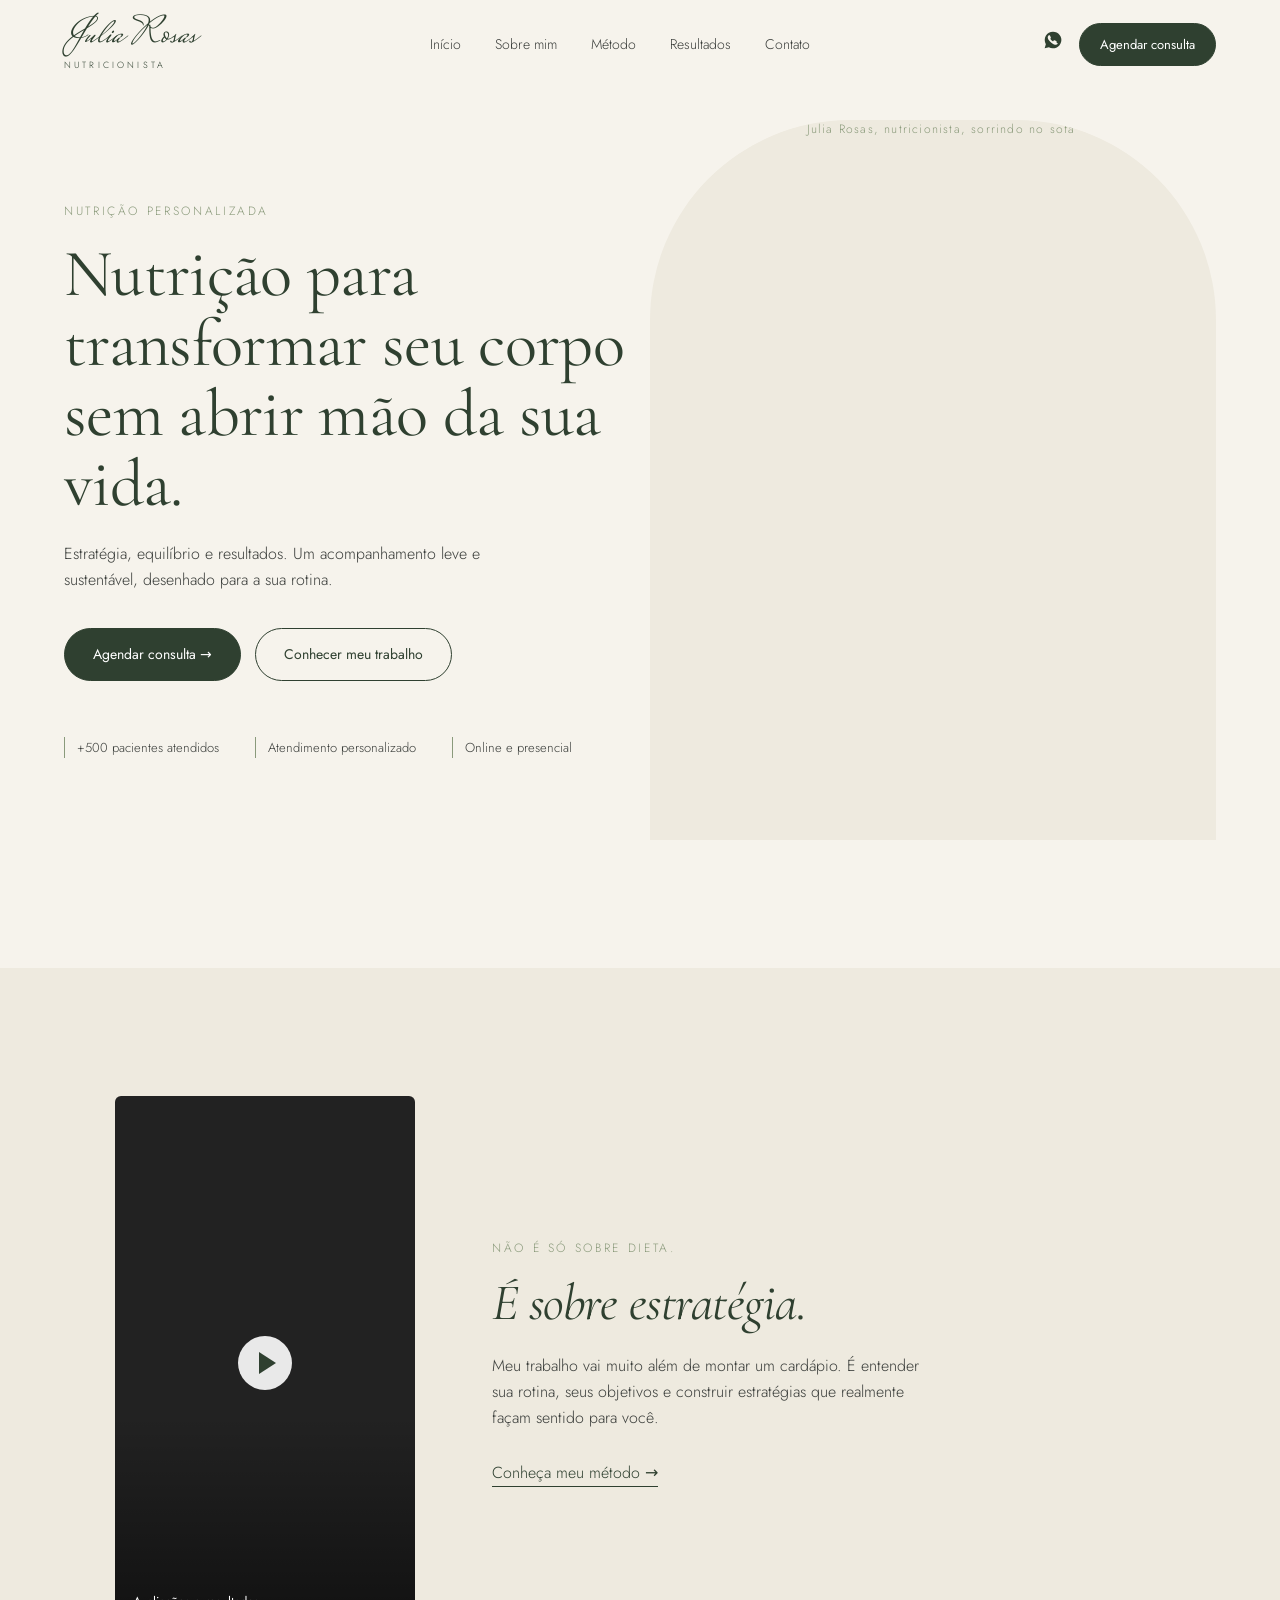
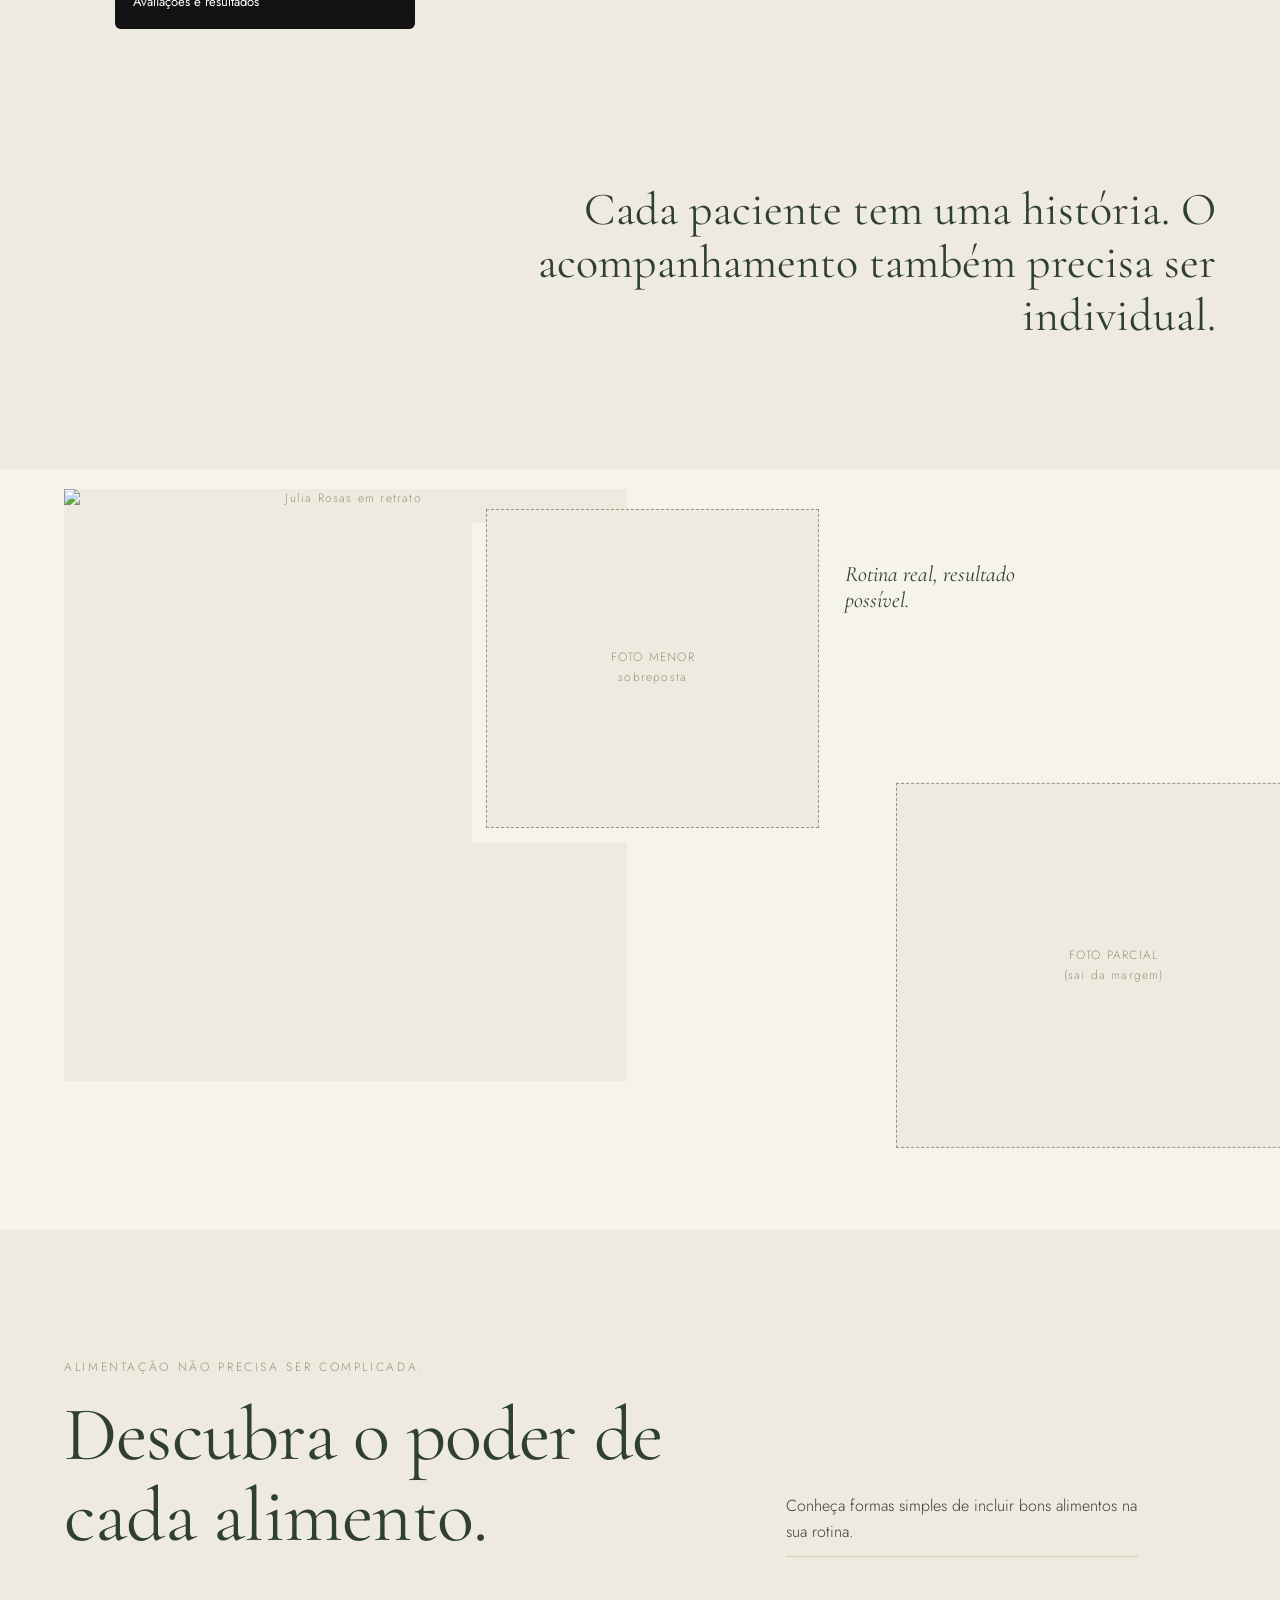
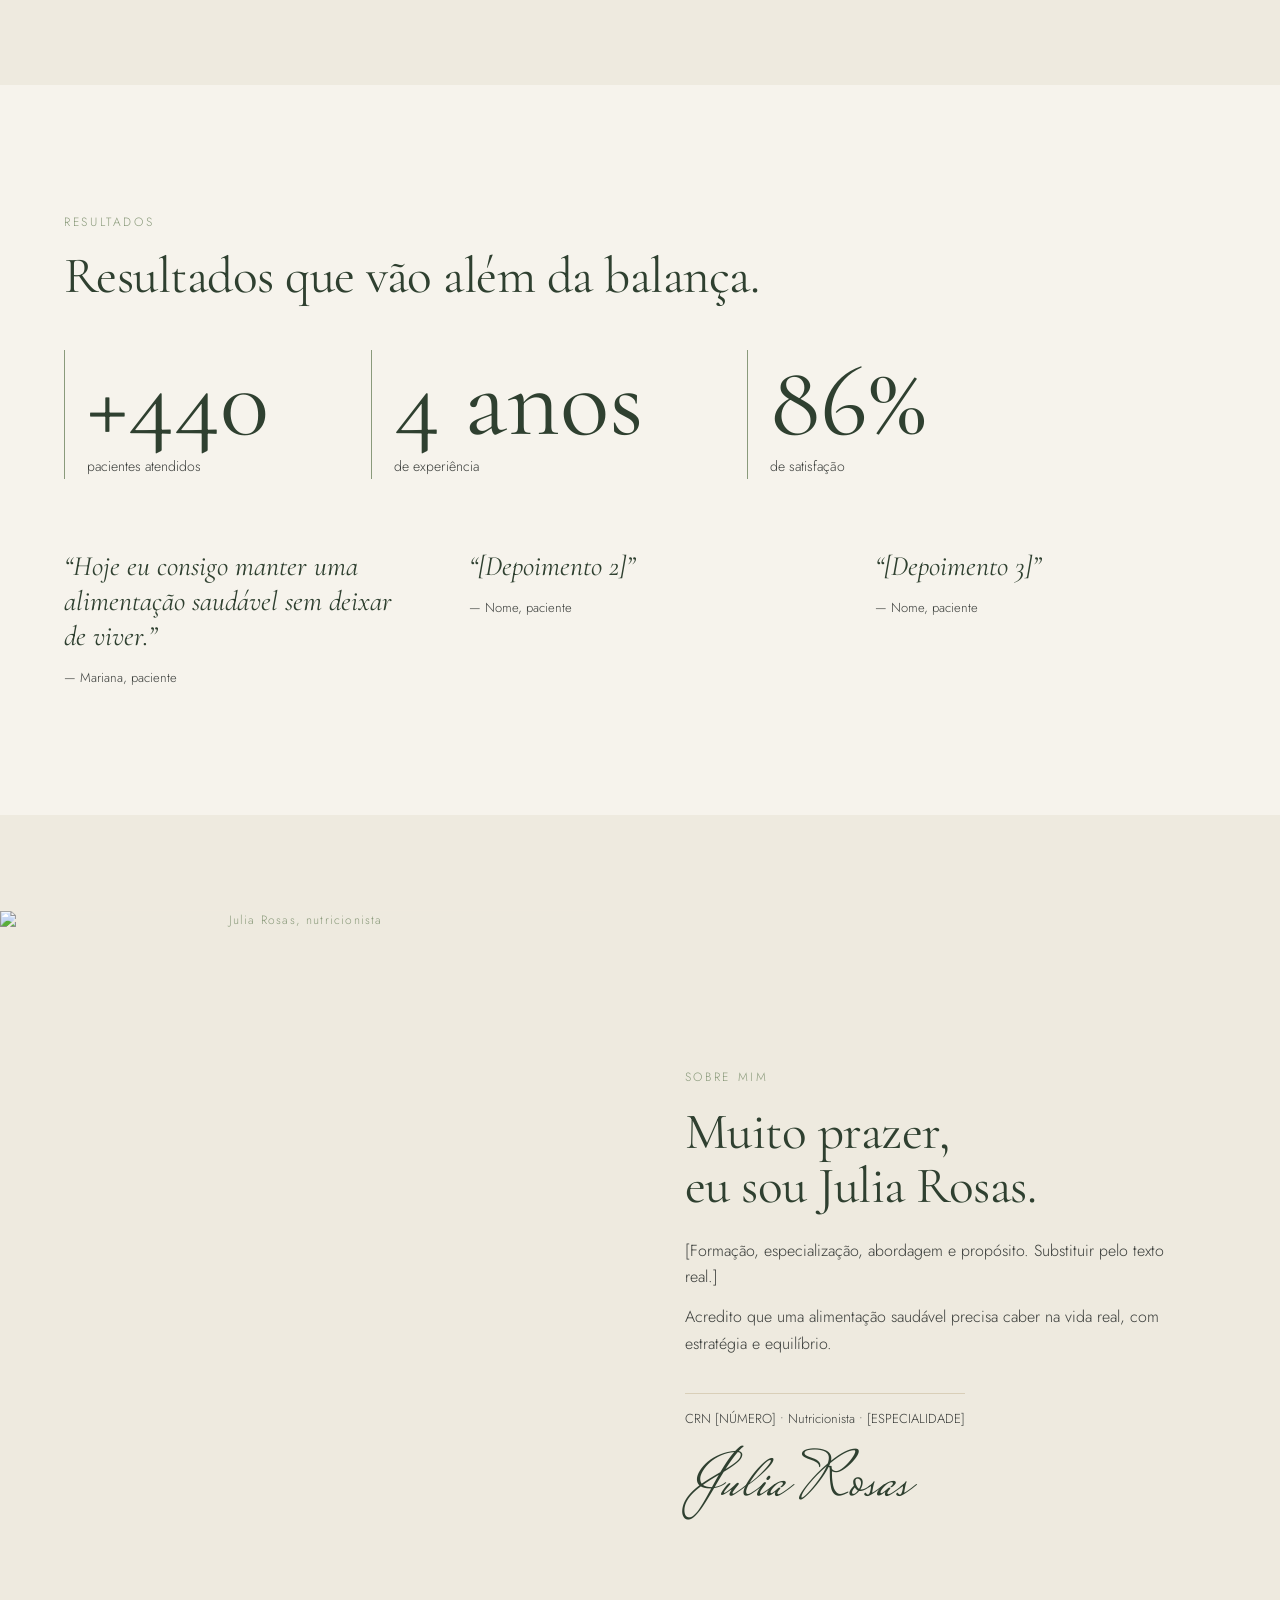
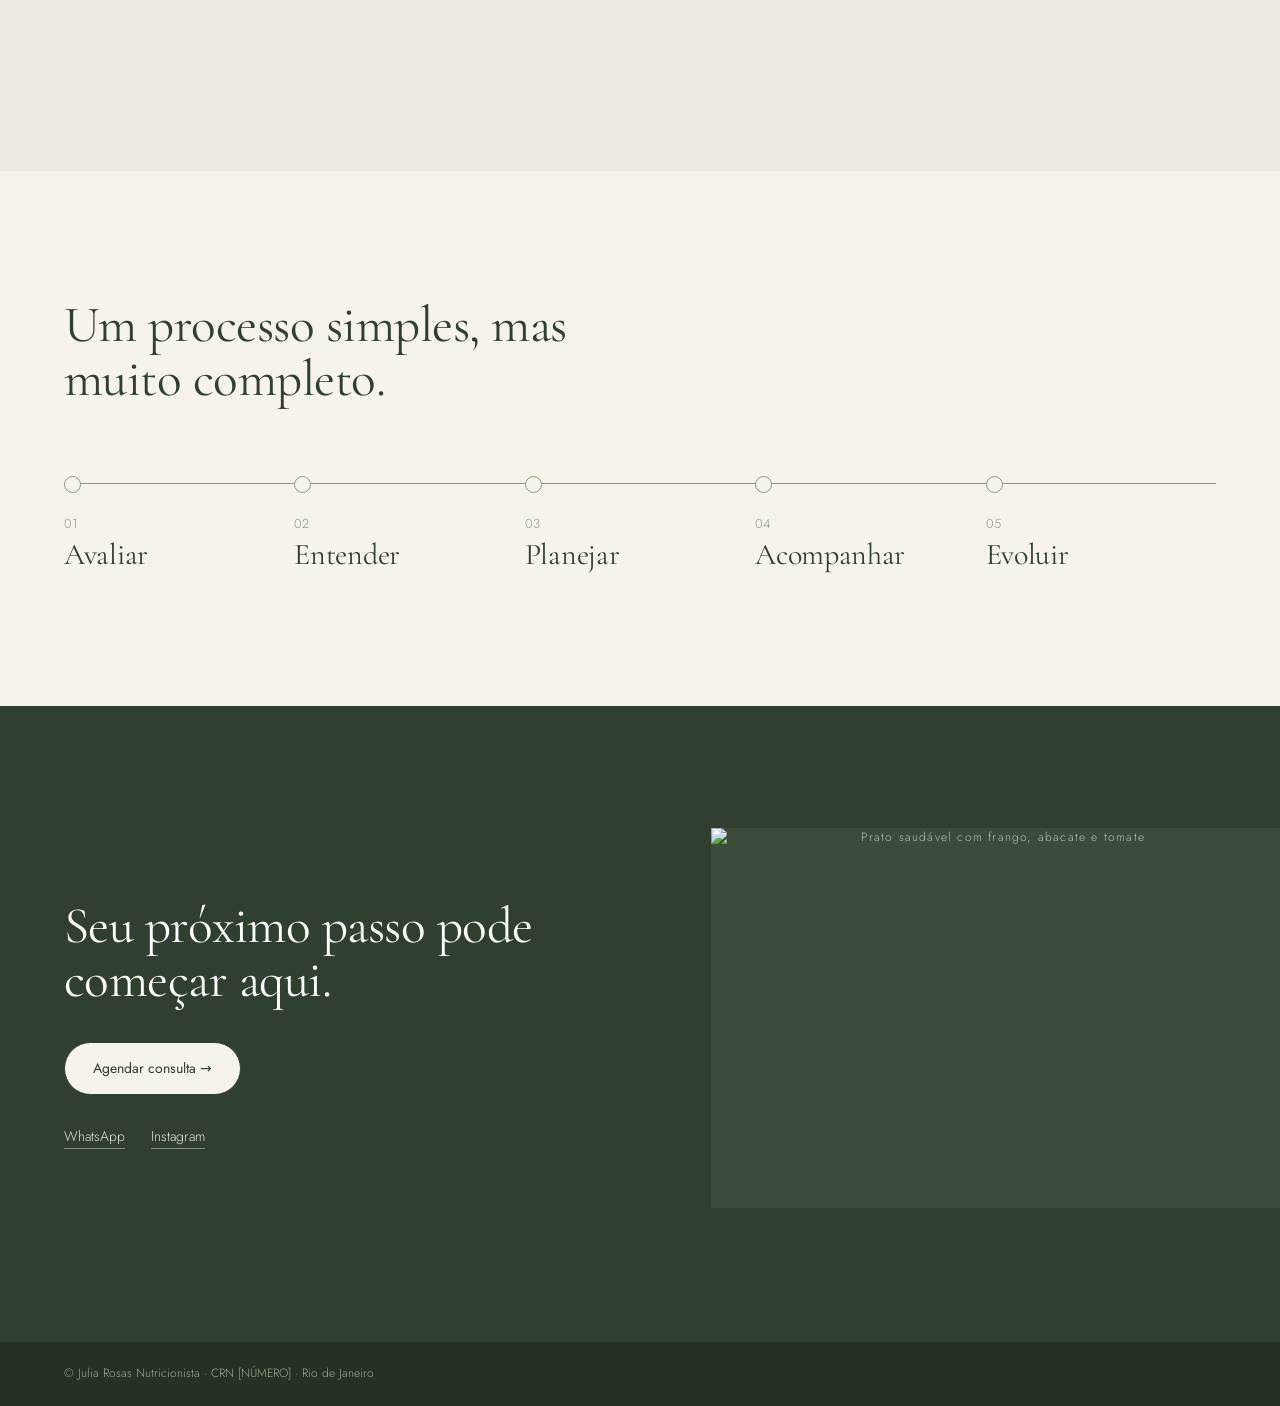
==== index.html @ e1ed7d02 "Add files via upload upload arquivos do site" ====
<!DOCTYPE html>
<html lang="pt-BR"><head><meta charset="utf-8">
<meta name="viewport" content="width=device-width, initial-scale=1, viewport-fit=cover">
<title>Julia Rosas | Nutricionista</title>
<meta name="description" content="Nutrição para transformar seu corpo sem abrir mão da sua vida. Estratégia, equilíbrio e resultados. Rio de Janeiro.">
<link rel="preconnect" href="https://fonts.googleapis.com"><link rel="preconnect" href="https://fonts.gstatic.com" crossorigin>
<link href="https://fonts.googleapis.com/css2?family=Cormorant+Garamond:wght@400;500&family=Jost:wght@300;400;500&family=Mrs+Saint+Delafield&display=swap" rel="stylesheet">
<link rel="stylesheet" href="style.css"></head><body>
<header id="hd"><a class="logo" href="#inicio">Julia Rosas<small>Nutricionista</small></a>
<nav aria-label="Principal"><a href="#inicio">Início</a><a href="#sobre">Sobre mim</a><a href="#metodo">Método</a><a href="#resultados">Resultados</a><a href="#contato">Contato</a></nav>
<div class="hr"><a href="https://wa.me/" aria-label="WhatsApp"><svg class="wa" viewBox="0 0 24 24"><path d="M12 2a10 10 0 0 0-8.6 15L2 22l5.1-1.3A10 10 0 1 0 12 2Zm5.8 14.2c-.2.7-1.4 1.3-2 1.4-.5.1-1.2.1-3.7-.9-3.1-1.3-5-4.4-5.2-4.6-.1-.2-1.2-1.600-1.200-3s.7-2.100 1-2.400c.2-.3.5-.3.7-.3h.5c.2 0 .4 0 .6.5l.9 2.200c.1.200.1.400 0 .6l-.4.6c-.2.200-.3.300-.1.600.7 1.100 1.500 2 2.700 2.600.3.200.5.100.7-.1l.8-1c.2-.3.4-.2.700-.1l2 1c.3.100.5.200.5.400.1.200.1.800-.1 1.400Z"/></svg></a><a class="btn" href="#contato">Agendar consulta</a></div></header>

<main>
<section id="inicio">
<div><span class="sm">Nutrição personalizada</span>
<h1>Nutrição para transformar seu corpo sem abrir mão da sua vida.</h1>
<p>Estratégia, equilíbrio e resultados. Um acompanhamento leve e sustentável, desenhado para a sua rotina.</p>
<div class="btns"><a class="btn" href="#contato">Agendar consulta →</a><a class="btn o" href="#metodo">Conhecer meu trabalho</a></div>
<div class="ind"><span>+500 pacientes atendidos</span><span>Atendimento personalizado</span><span>Online e presencial</span></div></div>
<div style="position:relative"><div class="ph hero-ph has" id="foto-hero"><img src="assets/hero.webp" alt="Julia Rosas, nutricionista, sorrindo no sofá" style="object-position:68% 35%"></div></div>
</section>

<section id="metodo-vid" class="rv">
<div class="vid" id="vid"><video id="v" playsinline preload="metadata" poster="assets/poster.jpg" src="assets/video.mp4"></video><button class="pl" aria-label="Reproduzir vídeo"><b></b>Avaliações e resultados</button></div>
<div><span class="sm">Não é só sobre dieta.</span><h2><em>É sobre estratégia.</em></h2>
<p>Meu trabalho vai muito além de montar um cardápio. É entender sua rotina, seus objetivos e construir estratégias que realmente façam sentido para você.</p>
<a class="lnk" href="#metodo">Conheça meu método →</a></div>
<blockquote>Cada paciente tem uma história. O acompanhamento também precisa ser individual.</blockquote>
</section>

<section class="gal" aria-label="Fotos">
<div class="ph g1 has" data-p="0.04"><img src="assets/galeria-1.webp" alt="Julia Rosas em retrato" loading="lazy" style="object-position:50% 25%"></div>
<div class="ph g2" data-p="-0.06">FOTO MENOR<br>sobreposta</div>
<div class="ph g3" data-p="0.05">FOTO PARCIAL<br>(sai da margem)</div>
<figcaption>Rotina real, resultado possível.</figcaption>
</section>

<section id="alimentos" class="rv"><span class="sm">Alimentação não precisa ser complicada.</span>
<div class="al"><h2>Descubra o poder de cada alimento.</h2><p>Conheça formas simples de incluir bons alimentos na sua rotina.</p></div></section>

<section id="resultados" class="rv">
<span class="sm">Resultados</span>
<h2>Resultados que vão além da balança.</h2>
<!-- EDITE OS NÚMEROS ABAIXO (data-n) -->
<div class="nums"><div><b data-n="500" data-pre="+">0</b><span>pacientes atendidos</span></div><div><b data-n="5" data-suf=" anos">0</b><span>de experiência</span></div><div><b data-n="98" data-suf="%">0</b><span>de satisfação</span></div></div>
<!-- EDITE OS DEPOIMENTOS -->
<div class="dep"><div><p>“Hoje eu consigo manter uma alimentação saudável sem deixar de viver.”</p><cite>— Mariana, paciente</cite></div><div><p>“[Depoimento 2]”</p><cite>— Nome, paciente</cite></div><div><p>“[Depoimento 3]”</p><cite>— Nome, paciente</cite></div></div>
</section>

<section id="sobre" class="rv">
<div class="ph sob-ph has" data-p="0.04"><img src="assets/sobre.webp" alt="Julia Rosas, nutricionista" loading="lazy" style="object-position:50% 20%"></div>
<div><span class="sm">Sobre mim</span><h2>Muito prazer,<br>eu sou Julia Rosas.</h2>
<p>[Formação, especialização, abordagem e propósito. Substituir pelo texto real.]</p>
<p>Acredito que uma alimentação saudável precisa caber na vida real, com estratégia e equilíbrio.</p>
<span class="crn">CRN [NÚMERO] • Nutricionista • [ESPECIALIDADE]</span>
<div class="sig" aria-hidden="true">Julia Rosas</div></div>
</section>

<section id="metodo" class="rv">
<h2>Um processo simples, mas muito completo.</h2>
<div class="steps">
<button class="st"><small>01</small><h3>Avaliar</h3><p>Avaliação completa do seu perfil, histórico e exames.</p></button>
<button class="st"><small>02</small><h3>Entender</h3><p>Sua rotina, seus objetivos e suas preferências.</p></button>
<button class="st"><small>03</small><h3>Planejar</h3><p>Estratégia personalizada para a sua realidade.</p></button>
<button class="st"><small>04</small><h3>Acompanhar</h3><p>Suporte contínuo e ajustes sempre que necessário.</p></button>
<button class="st"><small>05</small><h3>Evoluir</h3><p>Mais saúde, bem-estar e autonomia.</p></button>
</div></section>

<section id="contato">
<div><h2>Seu próximo passo pode começar aqui.</h2><a class="btn" href="https://wa.me/">Agendar consulta →</a>
<div class="soc"><a href="https://wa.me/">WhatsApp</a><a href="https://instagram.com/juliarosas.nutri">Instagram</a></div></div>
<div class="ph has" data-p="0.05"><img src="assets/cta-prato.webp" alt="Prato saudável com frango, abacate e tomate" loading="lazy"></div>
</section>
</main>
<footer>© Julia Rosas Nutricionista · CRN [NÚMERO] · Rio de Janeiro</footer>

<script src="script.js" defer></script></body></html>
---- style.css ----
:root{--bg:#f6f3ec;--bg2:#eeeadf;--sage:#8a9a7b;--dk:#2f4030;--tx:#3a3d3a;--beige:#d9cfb8;--serif:'Cormorant Garamond',Georgia,serif;--sans:'Jost',system-ui,sans-serif;--pad:clamp(20px,5vw,72px)}
@media(prefers-color-scheme:dark){:root:not([data-theme=light]){--bg:#f6f3ec}}
*{box-sizing:border-box;margin:0}html{scroll-behavior:smooth;scroll-padding-top:70px}
body{background:var(--bg);color:var(--tx);font:300 16px/1.65 var(--sans);overflow-x:hidden}
h1,h2,h3{font:400 clamp(34px,5.2vw,68px)/1.05 var(--serif);color:var(--dk);letter-spacing:-.01em}
h2{font-size:clamp(30px,4vw,54px)}
a{color:inherit}section{position:relative;padding:clamp(72px,10vw,140px) var(--pad)}
.sm{font-size:12px;letter-spacing:.22em;text-transform:uppercase;color:var(--sage);margin-bottom:18px;display:block}
.btn{display:inline-block;padding:14px 28px;border-radius:40px;background:var(--dk);color:#fff;text-decoration:none;font-weight:400;font-size:14px;border:1px solid var(--dk);transition:background .3s,color .3s}
.btn:hover{background:transparent;color:var(--dk)}.btn.o{background:transparent;color:var(--dk)}.btn.o:hover{background:var(--dk);color:#fff}
.lnk{color:var(--dk);text-decoration:none;border-bottom:1px solid var(--dk);padding-bottom:2px}
/* header */
header{position:fixed;inset:0 0 auto;z-index:50;display:flex;align-items:center;justify-content:space-between;padding:calc(18px + env(safe-area-inset-top,0px)) var(--pad) 18px;transition:background .4s,padding .4s,box-shadow .4s}
header.s{background:rgba(246,243,236,.92);backdrop-filter:blur(8px);padding-top:calc(10px + env(safe-area-inset-top,0px));padding-bottom:10px;box-shadow:0 1px 0 rgba(47,64,48,.1)}
.logo{font:400 38px/1 'Mrs Saint Delafield',cursive;color:var(--dk);text-decoration:none}.logo small{display:block;font:300 9px var(--sans);letter-spacing:.35em;text-transform:uppercase;margin-top:2px}
nav{display:flex;gap:34px}nav a{text-decoration:none;font-size:14px;position:relative}nav a:after{content:"";position:absolute;left:0;bottom:-4px;height:1px;width:0;background:var(--dk);transition:width .3s}nav a:hover:after{width:100%}
.hr{display:flex;align-items:center;gap:16px}.wa{width:20px;height:20px;fill:var(--dk)}.hr .btn{padding:10px 20px;font-size:13px}
@media(max-width:900px){nav{display:none}.hr .btn{padding:9px 16px}}
/* photo slots */
.ph{background:var(--bg2);border:1px dashed var(--sage);display:flex;align-items:center;justify-content:center;text-align:center;color:var(--sage);font-size:12px;letter-spacing:.1em;padding:12px;position:relative;overflow:hidden}
.ph.has{border:0}.ph img{position:absolute;inset:0;width:100%;height:100%;object-fit:cover}.ph.has{border:0;padding:0}
/* hero */
#inicio{min-height:100svh;display:grid;grid-template-columns:1fr 1fr;align-items:center;padding-top:120px;gap:20px}
#inicio h1{margin:0 0 22px;max-width:9em}#inicio p{max-width:30em;margin-bottom:34px}
.btns{display:flex;gap:14px;flex-wrap:wrap}
.ind{display:flex;gap:36px;margin-top:56px;font-size:13px;flex-wrap:wrap}.ind span{border-left:1px solid var(--sage);padding-left:12px}
.hero-ph{height:min(80svh,720px);border-radius:200px 200px 0 0}
@media(max-width:800px){#inicio{grid-template-columns:1fr;padding-top:110px}.hero-ph{height:56svh;order:-1;margin-top:10px}.ind{gap:18px}}
/* reels */
#metodo-vid{display:grid;grid-template-columns:auto 1fr;gap:clamp(30px,6vw,96px);align-items:center;background:var(--bg2)}
.vid{width:min(300px,70vw);aspect-ratio:9/16;background:#222;position:relative;border-radius:6px;overflow:hidden;margin-left:clamp(0px,4vw,60px)}
.vid video{width:100%;height:100%;object-fit:cover;display:block}
.pl{position:absolute;inset:0;display:flex;align-items:flex-end;justify-content:flex-start;padding:18px;background:linear-gradient(transparent 60%,rgba(0,0,0,.5));color:#fff;border:0;width:100%;cursor:pointer;font:400 13px var(--sans)}
.pl b{width:54px;height:54px;border-radius:50%;background:rgba(255,255,255,.9);position:absolute;left:50%;top:50%;transform:translate(-50%,-50%)}.pl b:after{content:"";position:absolute;left:21px;top:16px;border:11px solid transparent;border-left:17px solid var(--dk)}
.vid.go .pl{display:none}
#metodo-vid h2 em{display:block;font-style:italic}
#metodo-vid p{max-width:28em;margin:22px 0 28px}
blockquote{font:400 clamp(26px,3.6vw,46px)/1.15 var(--serif);color:var(--dk);grid-column:1/-1;max-width:18em;margin:clamp(30px,6vw,80px) 0 0 auto;text-align:right}
@media(max-width:800px){#metodo-vid{grid-template-columns:1fr}.vid{margin:0 auto}blockquote{text-align:left;margin:20px 0 0}}
/* gallery */
.gal{position:relative;height:clamp(520px,60vw,760px);padding:0}
.gal .ph{position:absolute}
.g1{left:var(--pad);top:60px;width:44%;height:78%}.g2{left:38%;top:30px;width:26%;height:42%;z-index:2;box-shadow:-14px 14px 0 var(--bg)}.g3{right:-4%;top:46%;width:34%;height:48%}
.gal figcaption{position:absolute;left:66%;top:12%;font:italic 400 22px var(--serif);color:var(--dk);max-width:10em}
@media(max-width:800px){.gal{height:640px}.g1{width:70%;height:60%}.g2{left:auto;right:var(--pad);width:42%;height:34%;top:30px}.g3{width:55%;height:34%;right:-5%;top:auto;bottom:30px}.gal figcaption{left:var(--pad);top:auto;bottom:30px;font-size:18px}}
/* alimentos */
.it{flex:none;scroll-snap-align:center;background:none;border:0;text-align:center;cursor:pointer;font:400 15px var(--serif);color:var(--dk);transition:opacity .4s}
#alimentos{background:var(--bg2)}.al{display:grid;grid-template-columns:1.5fr 1fr;gap:clamp(24px,6vw,100px);align-items:end}
#alimentos h2{font-size:clamp(38px,6vw,88px);max-width:9em}#alimentos p{max-width:22em;padding-bottom:10px;border-bottom:1px solid var(--beige)}
@media(max-width:800px){.al{grid-template-columns:1fr}}
/* resultados */
.nums{display:flex;gap:clamp(30px,8vw,120px);margin:46px 0 70px;flex-wrap:wrap}
.nums div{border-left:1px solid var(--sage);padding-left:22px}.nums b{display:block;font:400 clamp(54px,8vw,104px)/1 var(--serif);color:var(--dk)}.nums span{font-size:14px}
.dep{display:grid;grid-template-columns:repeat(3,1fr);gap:clamp(24px,5vw,70px)}
.dep p{font:italic 400 clamp(22px,2.2vw,28px)/1.25 var(--serif);color:var(--dk)}.dep cite{display:block;margin-top:14px;font:300 13px var(--sans);font-style:normal}
@media(max-width:800px){.dep{grid-template-columns:1fr}}
/* sobre */
#sobre{display:grid;grid-template-columns:1fr 1fr;gap:clamp(30px,7vw,110px);align-items:center;background:var(--bg2)}
.sob-ph{height:min(78svh,700px);margin-left:calc(var(--pad)*-1)}
#sobre h2{margin-bottom:24px}#sobre p{max-width:32em;margin-bottom:14px}
.sig{font:400 64px/1 'Mrs Saint Delafield',cursive;color:var(--dk);margin-top:22px}
.crn{font-size:13px;border-top:1px solid var(--beige);padding-top:14px;margin-top:22px;display:inline-block}
@media(max-width:800px){#sobre{grid-template-columns:1fr}.sob-ph{margin:0 calc(var(--pad)*-1);height:60svh}}
/* metodo */
#metodo h2{margin-bottom:70px;max-width:10em}
.steps{display:grid;grid-template-columns:repeat(5,1fr);position:relative}
.steps:before{content:"";position:absolute;left:0;right:0;top:7px;height:1px;background:var(--sage)}
.st{position:relative;padding:34px 18px 0 0;background:none;border:0;text-align:left;font:inherit;color:inherit;cursor:pointer}
.st:before{content:"";position:absolute;top:0;left:0;width:15px;height:15px;border-radius:50%;background:var(--bg);border:1px solid var(--sage);transition:background .3s}
.st:hover:before,.st:focus-visible:before,.st.on:before{background:var(--dk);border-color:var(--dk)}
.st small{color:var(--sage);font-size:13px}.st h3{font-size:30px;margin:2px 0 8px}
.st p{font-size:14px;max-height:0;opacity:0;overflow:hidden;transition:max-height .5s,opacity .5s}
.st:hover p,.st:focus-visible p,.st.on p{max-height:140px;opacity:1}
@media(max-width:800px){.steps{grid-template-columns:1fr;gap:26px;padding-left:30px}.steps:before{left:7px;right:auto;top:0;bottom:0;width:1px;height:auto}.st{padding:0}.st:before{left:-30px;top:8px}.st p{max-height:140px;opacity:1}}
/* cta */
#contato{background:var(--dk);color:#e9e5d8;display:grid;grid-template-columns:1.2fr 1fr;gap:40px;align-items:center;overflow:hidden}
#contato h2{color:#fff;margin-bottom:34px}#contato .btn{background:var(--bg);color:var(--dk)}#contato .btn:hover{background:transparent;color:#fff;border-color:#fff}
.soc{display:flex;gap:26px;margin-top:30px;font-size:14px}.soc a{text-decoration:none;border-bottom:1px solid rgba(255,255,255,.4)}
#contato .ph{height:380px;border-color:#8a9a7b;background:#3a4d3b;color:#b9c4ad;margin-right:calc(var(--pad)*-1)}
@media(max-width:800px){#contato{grid-template-columns:1fr}#contato .ph{margin:0 calc(var(--pad)*-1);height:260px}}
footer{padding:22px var(--pad);font-size:12px;background:#243225;color:#9fae96}
.rv{opacity:0;transform:translateY(18px);transition:opacity 1s,transform 1s}.rv.in{opacity:1;transform:none}
:focus-visible{outline:2px solid var(--sage);outline-offset:3px}
@media(prefers-reduced-motion:reduce){*{animation:none!important;transition:none!important}.rv{opacity:1;transform:none}html{scroll-behavior:auto}}
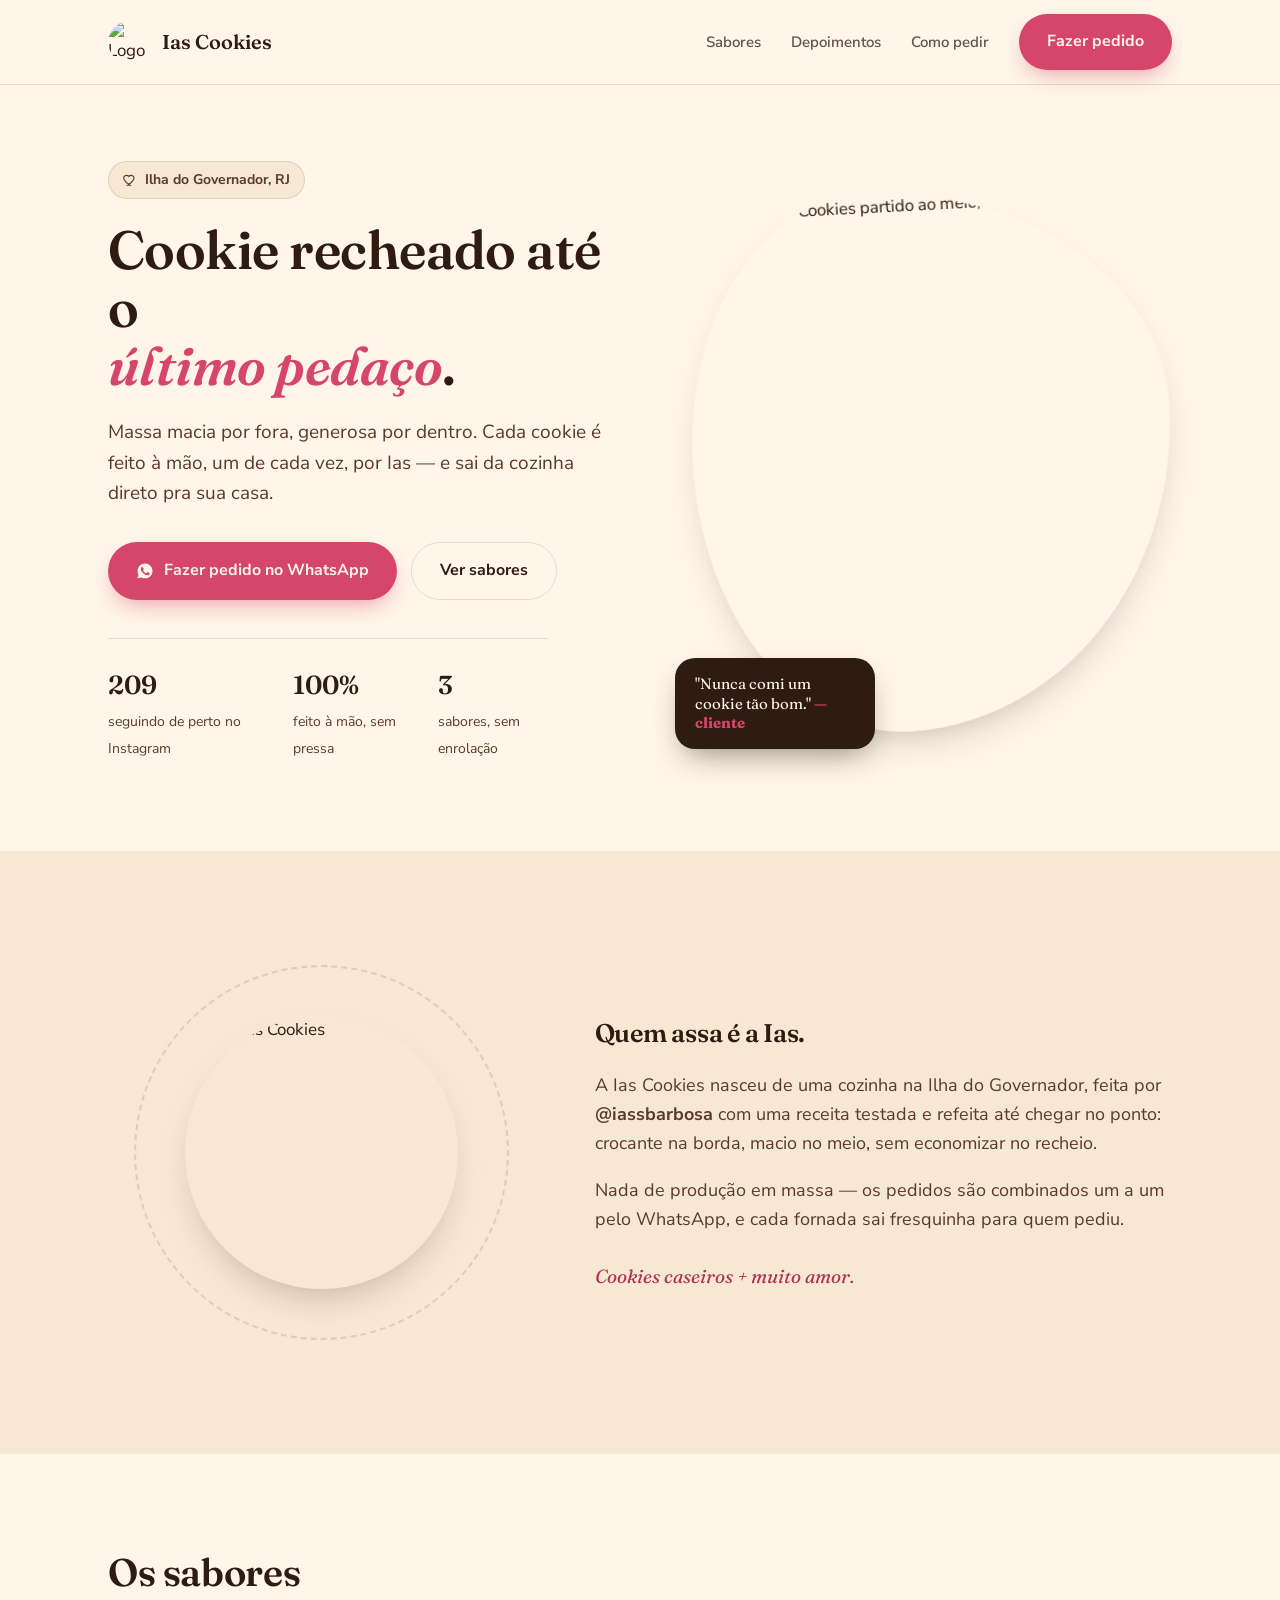
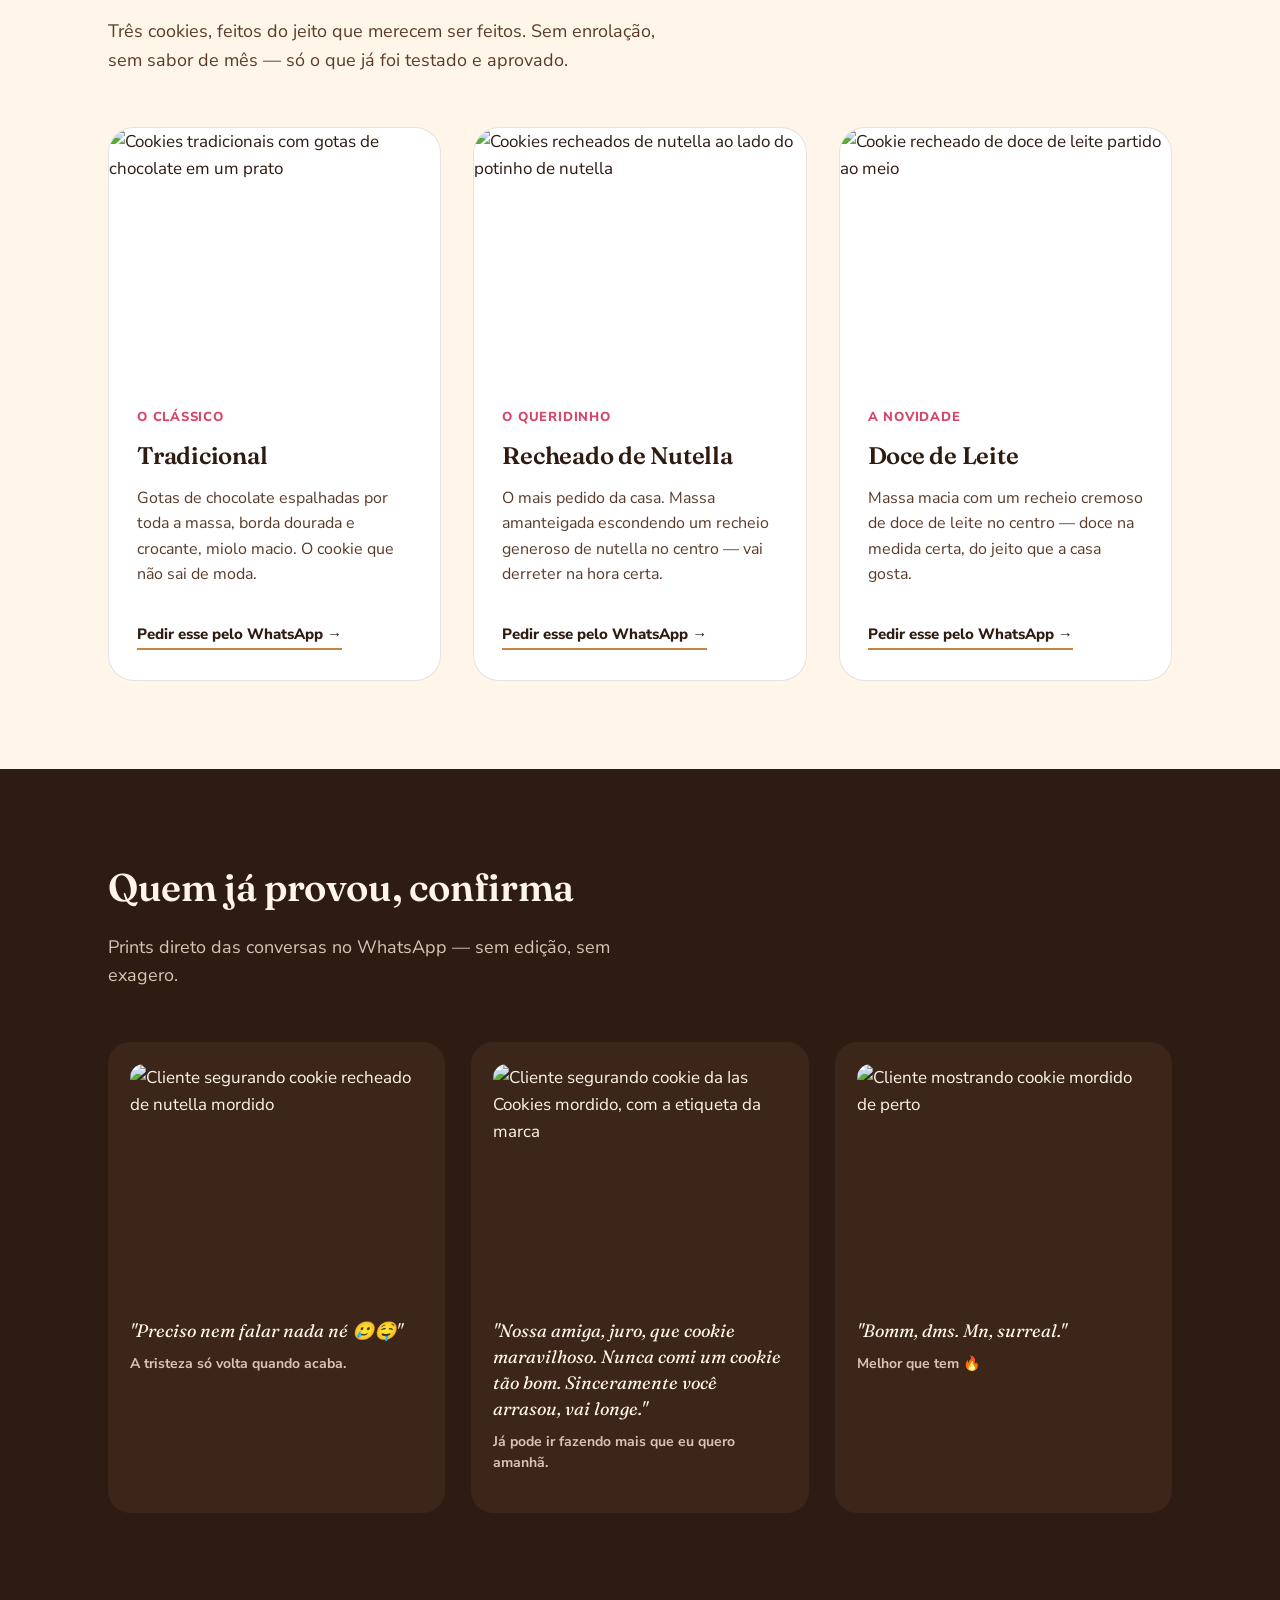
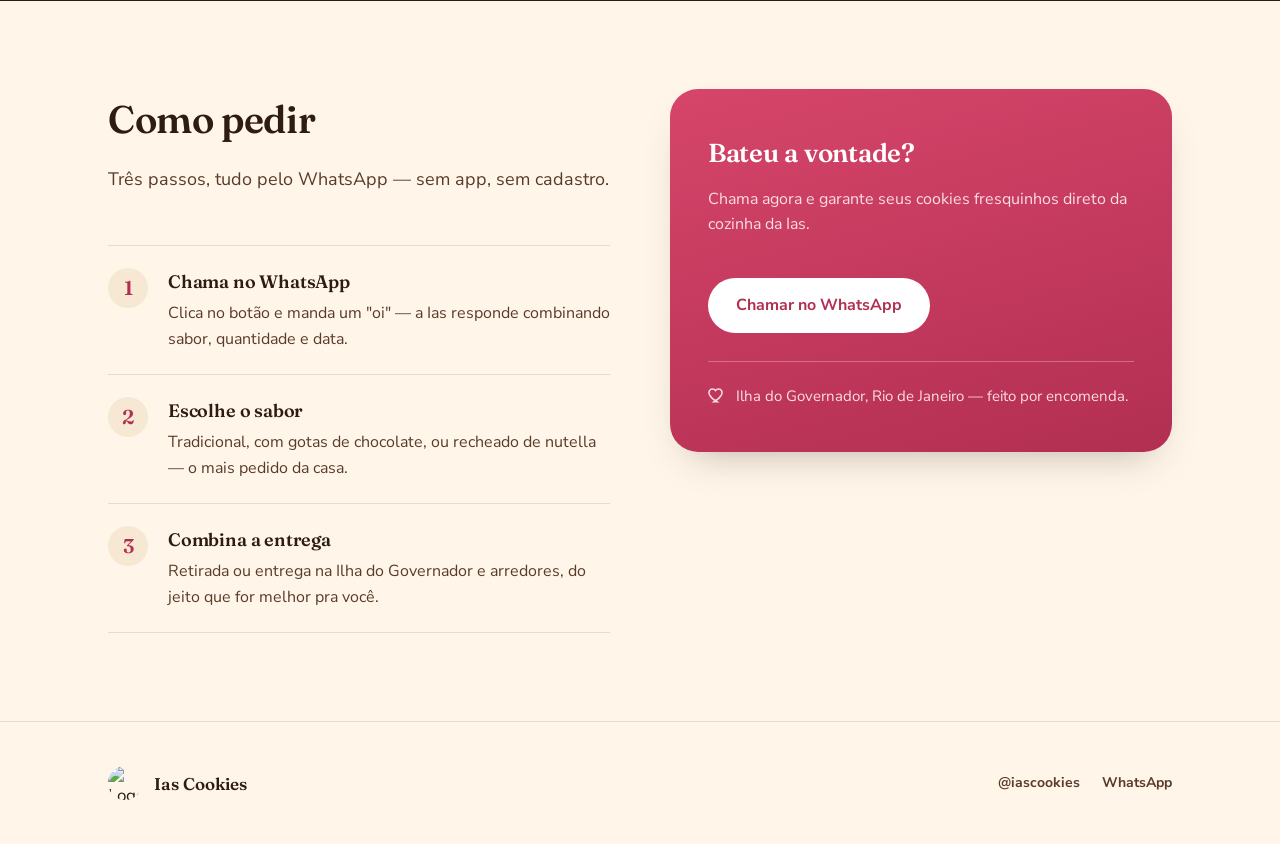
==== commit 42d6c9d6: "Add files via upload upload arquivos do site" ====
--- a/index.html
+++ b/index.html
@@ -1,77 +1,514 @@
 <!DOCTYPE html>
-<html lang="pt-BR"><head><meta charset="utf-8">
-<meta name="viewport" content="width=device-width, initial-scale=1, viewport-fit=cover">
-<title>Julia Rosas | Nutricionista</title>
-<meta name="description" content="Nutrição para transformar seu corpo sem abrir mão da sua vida. Estratégia, equilíbrio e resultados. Rio de Janeiro.">
-<link rel="preconnect" href="https://fonts.googleapis.com"><link rel="preconnect" href="https://fonts.gstatic.com" crossorigin>
-<link href="https://fonts.googleapis.com/css2?family=Cormorant+Garamond:wght@400;500&family=Jost:wght@300;400;500&family=Mrs+Saint+Delafield&display=swap" rel="stylesheet">
-<link rel="stylesheet" href="style.css"></head><body>
-<header id="hd"><a class="logo" href="#inicio">Julia Rosas<small>Nutricionista</small></a>
-<nav aria-label="Principal"><a href="#inicio">Início</a><a href="#sobre">Sobre mim</a><a href="#metodo">Método</a><a href="#resultados">Resultados</a><a href="#contato">Contato</a></nav>
-<div class="hr"><a href="https://wa.me/" aria-label="WhatsApp"><svg class="wa" viewBox="0 0 24 24"><path d="M12 2a10 10 0 0 0-8.6 15L2 22l5.1-1.3A10 10 0 1 0 12 2Zm5.8 14.2c-.2.7-1.4 1.3-2 1.4-.5.1-1.2.1-3.7-.9-3.1-1.3-5-4.4-5.2-4.6-.1-.2-1.2-1.600-1.200-3s.7-2.100 1-2.400c.2-.3.5-.3.7-.3h.5c.2 0 .4 0 .6.5l.9 2.200c.1.200.1.400 0 .6l-.4.6c-.2.200-.3.300-.1.600.7 1.100 1.500 2 2.700 2.600.3.200.5.100.7-.1l.8-1c.2-.3.4-.2.700-.1l2 1c.3.100.5.200.5.400.1.200.1.800-.1 1.400Z"/></svg></a><a class="btn" href="#contato">Agendar consulta</a></div></header>
-
-<main>
-<section id="inicio">
-<div><span class="sm">Nutrição personalizada</span>
-<h1>Nutrição para transformar seu corpo sem abrir mão da sua vida.</h1>
-<p>Estratégia, equilíbrio e resultados. Um acompanhamento leve e sustentável, desenhado para a sua rotina.</p>
-<div class="btns"><a class="btn" href="#contato">Agendar consulta →</a><a class="btn o" href="#metodo">Conhecer meu trabalho</a></div>
-<div class="ind"><span>+500 pacientes atendidos</span><span>Atendimento personalizado</span><span>Online e presencial</span></div></div>
-<div style="position:relative"><div class="ph hero-ph has" id="foto-hero"><img src="assets/hero.webp" alt="Julia Rosas, nutricionista, sorrindo no sofá" style="object-position:68% 35%"></div></div>
-</section>
-
-<section id="metodo-vid" class="rv">
-<div class="vid" id="vid"><video id="v" playsinline preload="metadata" poster="assets/poster.jpg" src="assets/video.mp4"></video><button class="pl" aria-label="Reproduzir vídeo"><b></b>Avaliações e resultados</button></div>
-<div><span class="sm">Não é só sobre dieta.</span><h2><em>É sobre estratégia.</em></h2>
-<p>Meu trabalho vai muito além de montar um cardápio. É entender sua rotina, seus objetivos e construir estratégias que realmente façam sentido para você.</p>
-<a class="lnk" href="#metodo">Conheça meu método →</a></div>
-<blockquote>Cada paciente tem uma história. O acompanhamento também precisa ser individual.</blockquote>
-</section>
-
-<section class="gal" aria-label="Fotos">
-<div class="ph g1 has" data-p="0.04"><img src="assets/galeria-1.webp" alt="Julia Rosas em retrato" loading="lazy" style="object-position:50% 25%"></div>
-<div class="ph g2" data-p="-0.06">FOTO MENOR<br>sobreposta</div>
-<div class="ph g3" data-p="0.05">FOTO PARCIAL<br>(sai da margem)</div>
-<figcaption>Rotina real, resultado possível.</figcaption>
-</section>
-
-<section id="alimentos" class="rv"><span class="sm">Alimentação não precisa ser complicada.</span>
-<div class="al"><h2>Descubra o poder de cada alimento.</h2><p>Conheça formas simples de incluir bons alimentos na sua rotina.</p></div></section>
-
-<section id="resultados" class="rv">
-<span class="sm">Resultados</span>
-<h2>Resultados que vão além da balança.</h2>
-<!-- EDITE OS NÚMEROS ABAIXO (data-n) -->
-<div class="nums"><div><b data-n="500" data-pre="+">0</b><span>pacientes atendidos</span></div><div><b data-n="5" data-suf=" anos">0</b><span>de experiência</span></div><div><b data-n="98" data-suf="%">0</b><span>de satisfação</span></div></div>
-<!-- EDITE OS DEPOIMENTOS -->
-<div class="dep"><div><p>“Hoje eu consigo manter uma alimentação saudável sem deixar de viver.”</p><cite>— Mariana, paciente</cite></div><div><p>“[Depoimento 2]”</p><cite>— Nome, paciente</cite></div><div><p>“[Depoimento 3]”</p><cite>— Nome, paciente</cite></div></div>
-</section>
-
-<section id="sobre" class="rv">
-<div class="ph sob-ph has" data-p="0.04"><img src="assets/sobre.webp" alt="Julia Rosas, nutricionista" loading="lazy" style="object-position:50% 20%"></div>
-<div><span class="sm">Sobre mim</span><h2>Muito prazer,<br>eu sou Julia Rosas.</h2>
-<p>[Formação, especialização, abordagem e propósito. Substituir pelo texto real.]</p>
-<p>Acredito que uma alimentação saudável precisa caber na vida real, com estratégia e equilíbrio.</p>
-<span class="crn">CRN [NÚMERO] • Nutricionista • [ESPECIALIDADE]</span>
-<div class="sig" aria-hidden="true">Julia Rosas</div></div>
-</section>
-
-<section id="metodo" class="rv">
-<h2>Um processo simples, mas muito completo.</h2>
-<div class="steps">
-<button class="st"><small>01</small><h3>Avaliar</h3><p>Avaliação completa do seu perfil, histórico e exames.</p></button>
-<button class="st"><small>02</small><h3>Entender</h3><p>Sua rotina, seus objetivos e suas preferências.</p></button>
-<button class="st"><small>03</small><h3>Planejar</h3><p>Estratégia personalizada para a sua realidade.</p></button>
-<button class="st"><small>04</small><h3>Acompanhar</h3><p>Suporte contínuo e ajustes sempre que necessário.</p></button>
-<button class="st"><small>05</small><h3>Evoluir</h3><p>Mais saúde, bem-estar e autonomia.</p></button>
-</div></section>
-
-<section id="contato">
-<div><h2>Seu próximo passo pode começar aqui.</h2><a class="btn" href="https://wa.me/">Agendar consulta →</a>
-<div class="soc"><a href="https://wa.me/">WhatsApp</a><a href="https://instagram.com/juliarosas.nutri">Instagram</a></div></div>
-<div class="ph has" data-p="0.05"><img src="assets/cta-prato.webp" alt="Prato saudável com frango, abacate e tomate" loading="lazy"></div>
-</section>
+<html lang="pt-BR">
+<head>
+<meta charset="UTF-8">
+<meta name="viewport" content="width=device-width, initial-scale=1.0">
+<title>Ias Cookies — Cookies caseiros na Ilha do Governador</title>
+<link rel="preconnect" href="https://fonts.googleapis.com">
+<link rel="preconnect" href="https://fonts.gstatic.com" crossorigin>
+<link href="https://fonts.googleapis.com/css2?family=Fraunces:ital,opsz,wght@0,9..144,400;0,9..144,500;0,9..144,600;0,9..144,700;1,9..144,500;1,9..144,600&family=Nunito+Sans:opsz,wght@6..12,400;6..12,500;6..12,600;6..12,700;6..12,800&display=swap" rel="stylesheet">
+<style>
+  :root{
+    --cream:      #FFF6E9;
+    --cream-deep: #F6E8D3;
+    --cocoa:      #2E1B12;
+    --cocoa-soft: #5A3B2A;
+    --raspberry:  #D6456A;
+    --raspberry-deep: #B22F52;
+    --caramel:    #C68642;
+    --cream-line: rgba(46,27,18,0.12);
+    --shadow-soft: 0 18px 40px -20px rgba(46,27,18,0.35);
+  }
+
+  *{box-sizing:border-box;}
+  html{scroll-behavior:smooth;}
+  body{
+    margin:0;
+    background:var(--cream);
+    color:var(--cocoa);
+    font-family:'Nunito Sans', sans-serif;
+    font-size:17px;
+    line-height:1.6;
+    -webkit-font-smoothing:antialiased;
+  }
+  img{max-width:100%;display:block;}
+  a{color:inherit;text-decoration:none;}
+  .wrap{max-width:1120px;margin:0 auto;padding:0 28px;}
+
+  h1,h2,h3{
+    font-family:'Fraunces', serif;
+    font-weight:600;
+    margin:0;
+    color:var(--cocoa);
+    letter-spacing:-0.01em;
+  }
+
+  /* ---------- Botões ---------- */
+  .btn{
+    display:inline-flex;
+    align-items:center;
+    gap:10px;
+    padding:15px 28px;
+    border-radius:100px;
+    font-family:'Nunito Sans',sans-serif;
+    font-weight:700;
+    font-size:16px;
+    transition:transform .18s ease, box-shadow .18s ease;
+  }
+  .btn-primary{
+    background:var(--raspberry);
+    color:#FFF6E9;
+    box-shadow:0 10px 24px -8px rgba(214,69,106,0.55);
+  }
+  .btn-primary:hover{transform:translateY(-2px);box-shadow:0 14px 28px -8px rgba(214,69,106,0.6);}
+  .btn-ghost{
+    background:transparent;
+    color:var(--cocoa);
+    border:1.5px solid var(--cream-line);
+  }
+  .btn-ghost:hover{border-color:var(--cocoa);}
+
+  /* ---------- Header ---------- */
+  header{
+    position:sticky;top:0;z-index:50;
+    background:rgba(255,246,233,0.88);
+    backdrop-filter:blur(10px);
+    border-bottom:1px solid var(--cream-line);
+  }
+  .nav{
+    display:flex;align-items:center;justify-content:space-between;
+    padding:14px 28px;
+  }
+  .brand{display:flex;align-items:center;gap:12px;}
+  .brand img{width:42px;height:42px;border-radius:50%;object-fit:cover;}
+  .brand span{font-family:'Fraunces',serif;font-weight:600;font-size:20px;}
+  .nav-links{display:flex;align-items:center;gap:30px;font-weight:600;font-size:15px;}
+  .nav-links a:not(.btn){opacity:.75;transition:opacity .15s;}
+  .nav-links a:not(.btn):hover{opacity:1;}
+  .nav-toggle{display:none;}
+
+  /* ---------- Hero ---------- */
+  .hero{
+    padding:76px 0 90px;
+    overflow:hidden;
+  }
+  .hero .wrap{
+    display:grid;
+    grid-template-columns:1.05fr 0.95fr;
+    gap:56px;
+    align-items:center;
+  }
+  .tag{
+    display:inline-flex;align-items:center;gap:8px;
+    font-size:14px;font-weight:700;color:var(--cocoa-soft);
+    padding:7px 14px;border:1px solid var(--cream-line);border-radius:100px;
+    margin-bottom:22px;background:var(--cream-deep);
+  }
+  .tag svg{width:14px;height:14px;flex:none;}
+  .hero h1{
+    font-size:clamp(2.4rem, 4.2vw, 3.4rem);
+    line-height:1.08;
+  }
+  .hero h1 em{
+    font-style:italic;
+    color:var(--raspberry);
+  }
+  .hero p.lede{
+    margin-top:22px;
+    max-width:46ch;
+    font-size:19px;
+    color:var(--cocoa-soft);
+  }
+  .hero-ctas{margin-top:34px;display:flex;gap:14px;flex-wrap:wrap;}
+  .hero-stats{
+    margin-top:38px;
+    display:flex;gap:34px;
+    padding-top:26px;
+    border-top:1px solid var(--cream-line);
+    max-width:440px;
+  }
+  .hero-stats div b{
+    display:block;font-family:'Fraunces',serif;font-size:26px;font-weight:600;
+  }
+  .hero-stats div span{font-size:14px;color:var(--cocoa-soft);}
+
+  .hero-art{position:relative;}
+  .hero-art .frame{
+    position:relative;
+    border-radius:38% 62% 58% 42% / 48% 42% 58% 52%;
+    overflow:hidden;
+    box-shadow:var(--shadow-soft);
+    transform:rotate(-3deg);
+    animation:settle .9s cubic-bezier(.2,.8,.25,1) both;
+    aspect-ratio:8/9;
+  }
+  .hero-art .frame img{width:100%;height:100%;object-fit:cover;}
+  .hero-badge{
+    position:absolute;
+    bottom:-18px;left:-18px;
+    background:var(--cocoa);
+    color:var(--cream);
+    padding:16px 20px;
+    border-radius:20px;
+    font-family:'Fraunces',serif;
+    font-size:15px;
+    line-height:1.3;
+    max-width:200px;
+    box-shadow:0 14px 30px -10px rgba(46,27,18,0.5);
+    animation:pop .7s .5s cubic-bezier(.2,.8,.25,1) both;
+  }
+  .hero-badge b{color:var(--raspberry);}
+
+  @keyframes settle{
+    from{opacity:0; transform:rotate(-9deg) scale(.93) translateY(18px);}
+    to{opacity:1; transform:rotate(-3deg) scale(1) translateY(0);}
+  }
+  @keyframes pop{
+    from{opacity:0; transform:translateY(10px) scale(.94);}
+    to{opacity:1; transform:translateY(0) scale(1);}
+  }
+  @media (prefers-reduced-motion: reduce){
+    .hero-art .frame, .hero-badge{animation:none;}
+  }
+
+  /* ---------- Seções genéricas ---------- */
+  section{padding:88px 0;}
+  .section-head{max-width:56ch;margin-bottom:52px;}
+  .section-head h2{font-size:clamp(1.9rem,3vw,2.5rem);}
+  .section-head p{margin-top:14px;color:var(--cocoa-soft);font-size:18px;}
+
+  /* ---------- Quem faz ---------- */
+  .sobre{background:var(--cream-deep);}
+  .sobre .wrap{
+    display:grid;grid-template-columns:0.85fr 1.15fr;gap:60px;align-items:center;
+  }
+  .sobre-photo{
+    aspect-ratio:1/1;
+    display:flex;align-items:center;justify-content:center;
+    position:relative;
+  }
+  .sobre-photo::before{
+    content:"";
+    position:absolute;inset:6%;
+    border:2px dashed var(--cream-line);
+    border-radius:50%;
+  }
+  .sobre-photo img{
+    width:64%;border-radius:50%;object-fit:cover;
+    box-shadow:var(--shadow-soft);
+    aspect-ratio:1/1;
+  }
+  .sobre-text p{color:var(--cocoa-soft);font-size:18px;margin:18px 0 0;}
+  .sobre-text .assinatura{
+    margin-top:28px;font-family:'Fraunces',serif;font-style:italic;font-size:19px;color:var(--raspberry-deep);
+  }
+
+  /* ---------- Sabores ---------- */
+  .sabores-grid{
+    display:grid;grid-template-columns:repeat(3,1fr);gap:32px;
+  }
+  .sabor-card{
+    background:#fff;
+    border:1px solid var(--cream-line);
+    border-radius:26px;
+    overflow:hidden;
+    transition:transform .2s ease, box-shadow .2s ease;
+  }
+  .sabor-card:hover{transform:translateY(-6px);box-shadow:var(--shadow-soft);}
+  .sabor-photo{aspect-ratio:4/3;overflow:hidden;}
+  .sabor-photo img{width:100%;height:100%;object-fit:cover;}
+  .sabor-body{padding:26px 28px 30px;}
+  .sabor-body .kicker{font-size:13px;font-weight:800;color:var(--raspberry);text-transform:uppercase;letter-spacing:.06em;}
+  .sabor-body h3{margin-top:8px;font-size:24px;}
+  .sabor-body p{color:var(--cocoa-soft);margin-top:10px;font-size:16px;}
+  .sabor-body a{
+    margin-top:18px;display:inline-flex;align-items:center;gap:6px;
+    font-weight:800;color:var(--cocoa);font-size:15px;
+    border-bottom:2px solid var(--caramel);padding-bottom:2px;
+  }
+
+  /* ---------- Depoimentos ---------- */
+  .depoimentos{background:var(--cocoa);color:var(--cream);}
+  .depoimentos .section-head h2{color:var(--cream);}
+  .depoimentos .section-head p{color:#D9C4B4;}
+  .dep-grid{
+    display:grid;
+    grid-template-columns:1fr 1fr 1fr;
+    gap:26px;
+  }
+  .dep-card{
+    background:#3C2519;
+    border-radius:22px;
+    padding:22px;
+    display:flex;
+    flex-direction:column;
+    gap:16px;
+  }
+  .dep-photo{border-radius:14px;overflow:hidden;aspect-ratio:4/3;}
+  .dep-photo img{width:100%;height:100%;object-fit:cover;}
+  .dep-quote{font-family:'Fraunces',serif;font-size:18px;line-height:1.45;font-style:italic;}
+  .dep-quote span{display:block;margin-top:10px;font-family:'Nunito Sans',sans-serif;font-style:normal;font-weight:700;font-size:14px;color:#D9C4B4;}
+  .dep-card.text-only{justify-content:center;}
+
+  /* ---------- Como pedir ---------- */
+  .como-pedir .wrap{
+    display:grid;grid-template-columns:1fr 1fr;gap:60px;align-items:start;
+  }
+  .passos{list-style:none;margin:0;padding:0;counter-reset:passo;}
+  .passos li{
+    counter-increment:passo;
+    display:flex;gap:20px;padding:22px 0;border-top:1px solid var(--cream-line);
+  }
+  .passos li:last-child{border-bottom:1px solid var(--cream-line);}
+  .passos li::before{
+    content:counter(passo);
+    font-family:'Fraunces',serif;font-weight:600;font-size:20px;
+    width:40px;height:40px;flex:none;border-radius:50%;
+    background:var(--cream-deep);display:flex;align-items:center;justify-content:center;
+    color:var(--raspberry-deep);
+  }
+  .passos h3{font-size:18px;margin-bottom:4px;}
+  .passos p{margin:0;color:var(--cocoa-soft);font-size:16px;}
+
+  .cta-card{
+    background:linear-gradient(165deg, var(--raspberry) 0%, var(--raspberry-deep) 100%);
+    border-radius:28px;
+    padding:44px 38px;
+    color:#fff;
+    box-shadow:var(--shadow-soft);
+  }
+  .cta-card h3{color:#fff;font-size:26px;}
+  .cta-card p{color:#FBDDE4;margin-top:12px;font-size:16px;}
+  .cta-card .btn{margin-top:24px;background:#fff;color:var(--raspberry-deep);}
+  .cta-card .local{
+    margin-top:28px;padding-top:22px;border-top:1px solid rgba(255,255,255,.28);
+    font-size:15px;color:#FBDDE4;display:flex;gap:10px;align-items:flex-start;
+  }
+
+  /* ---------- Footer ---------- */
+  footer{
+    padding:44px 0;border-top:1px solid var(--cream-line);
+  }
+  footer .wrap{
+    display:flex;justify-content:space-between;align-items:center;flex-wrap:wrap;gap:16px;
+  }
+  footer .brand span{font-size:17px;}
+  footer .foot-links{display:flex;gap:22px;font-size:14px;font-weight:700;color:var(--cocoa-soft);}
+
+  /* ---------- Responsivo ---------- */
+  @media (max-width:860px){
+    .nav-links{position:fixed;inset:0 0 auto auto;top:70px;right:16px;left:16px;
+      background:var(--cream);border:1px solid var(--cream-line);border-radius:20px;
+      flex-direction:column;align-items:stretch;padding:18px;gap:14px;
+      box-shadow:var(--shadow-soft);
+      display:none;
+    }
+    .nav-links.open{display:flex;}
+    .nav-links a.btn{text-align:center;justify-content:center;}
+    .nav-toggle{
+      display:flex;align-items:center;justify-content:center;
+      width:42px;height:42px;border-radius:50%;border:1px solid var(--cream-line);
+      background:var(--cream-deep);
+    }
+    .hero .wrap{grid-template-columns:1fr;}
+    .hero-art{order:-1;max-width:340px;margin:0 auto 20px;}
+    .hero p.lede{max-width:none;}
+    .hero-stats{flex-wrap:wrap;gap:26px;}
+    .sobre .wrap{grid-template-columns:1fr;}
+    .sobre-photo{max-width:320px;margin:0 auto;}
+    .sabores-grid{grid-template-columns:1fr;}
+    .dep-grid{grid-template-columns:1fr;}
+    .como-pedir .wrap{grid-template-columns:1fr;}
+    section{padding:64px 0;}
+    footer .wrap{justify-content:flex-start;}
+  }
+</style>
+</head>
+<body>
+
+<header>
+  <nav class="nav wrap">
+    <a href="#topo" class="brand">
+      <img src="img/logo.png" alt="Logo Ias Cookies">
+      <span>Ias Cookies</span>
+    </a>
+    <button class="nav-toggle" aria-label="Abrir menu" onclick="document.querySelector('.nav-links').classList.toggle('open')">
+      <svg width="18" height="18" viewBox="0 0 24 24" fill="none" stroke="currentColor" stroke-width="2.4" stroke-linecap="round"><line x1="3" y1="6" x2="21" y2="6"/><line x1="3" y1="12" x2="21" y2="12"/><line x1="3" y1="18" x2="21" y2="18"/></svg>
+    </button>
+    <div class="nav-links">
+      <a href="#sabores">Sabores</a>
+      <a href="#depoimentos">Depoimentos</a>
+      <a href="#pedir">Como pedir</a>
+      <a class="btn btn-primary" href="https://wa.me/5521973918684" target="_blank" rel="noopener">Fazer pedido</a>
+    </div>
+  </nav>
+</header>
+
+<main id="topo">
+
+  <!-- HERO -->
+  <section class="hero">
+    <div class="wrap">
+      <div>
+        <span class="tag">
+          <svg viewBox="0 0 24 24" fill="none" stroke="currentColor" stroke-width="2"><path d="M12 21s-7.5-4.6-10-9.3C0.3 8 2 4 6 4c2 0 3.3 1 4 2 0.7-1 2-2 4-2 4 0 5.7 4 4 7.7-2.5 4.7-10 9.3-10 9.3Z"/></svg>
+          Ilha do Governador, RJ
+        </span>
+        <h1>Cookie recheado até o<br><em>último pedaço</em>.</h1>
+        <p class="lede">Massa macia por fora, generosa por dentro. Cada cookie é feito à mão, um de cada vez, por Ias — e sai da cozinha direto pra sua casa.</p>
+        <div class="hero-ctas">
+          <a class="btn btn-primary" href="https://wa.me/5521973918684" target="_blank" rel="noopener">
+            <svg width="18" height="18" viewBox="0 0 24 24" fill="currentColor"><path d="M12.04 2c-5.5 0-9.96 4.46-9.96 9.96 0 1.76.46 3.45 1.32 4.95L2 22l5.24-1.37c1.44.79 3.06 1.2 4.8 1.2 5.5 0 9.96-4.46 9.96-9.96S17.54 2 12.04 2Zm5.79 14.24c-.24.68-1.4 1.3-1.93 1.35-.5.05-1.02.24-3.43-.72-2.9-1.15-4.77-4.08-4.92-4.28-.14-.2-1.18-1.57-1.18-3 0-1.42.75-2.12 1.02-2.41.27-.29.58-.36.78-.36h.56c.18 0 .42-.03.65.5.24.55.8 1.9.87 2.04.07.15.12.32.02.51-.1.2-.15.32-.3.5-.15.17-.31.38-.44.51-.15.15-.3.31-.13.6.17.3.76 1.26 1.63 2.04 1.12 1 2.06 1.31 2.36 1.46.3.15.47.13.65-.08.18-.2.75-.87.96-1.17.2-.3.4-.24.68-.14.27.1 1.75.83 2.05 .98.3.15.5.22.57.35.07.13.07.75-.17 1.43Z"/></svg>
+            Fazer pedido no WhatsApp
+          </a>
+          <a class="btn btn-ghost" href="#sabores">Ver sabores</a>
+        </div>
+        <div class="hero-stats">
+          <div><b>209</b><span>seguindo de perto no Instagram</span></div>
+          <div><b>100%</b><span>feito à mão, sem pressa</span></div>
+          <div><b>3</b><span>sabores, sem enrolação</span></div>
+        </div>
+      </div>
+      <div class="hero-art">
+        <div class="frame"><img src="img/hero.jpg" alt="Cookie da Ias Cookies partido ao meio, com recheio de nutella derretido"></div>
+        <div class="hero-badge">"Nunca comi um cookie tão bom." <b>— cliente</b></div>
+      </div>
+    </div>
+  </section>
+
+  <!-- SOBRE -->
+  <section class="sobre" id="sobre">
+    <div class="wrap">
+      <div class="sobre-photo">
+        <img src="img/logo.png" alt="Logo Ias Cookies">
+      </div>
+      <div class="sobre-text">
+        <h2>Quem assa é a Ias.</h2>
+        <p>A Ias Cookies nasceu de uma cozinha na Ilha do Governador, feita por <strong>@iassbarbosa</strong> com uma receita testada e refeita até chegar no ponto: crocante na borda, macio no meio, sem economizar no recheio.</p>
+        <p>Nada de produção em massa — os pedidos são combinados um a um pelo WhatsApp, e cada fornada sai fresquinha para quem pediu.</p>
+        <p class="assinatura">Cookies caseiros + muito amor.</p>
+      </div>
+    </div>
+  </section>
+
+  <!-- SABORES -->
+  <section id="sabores">
+    <div class="wrap">
+      <div class="section-head">
+        <h2>Os sabores</h2>
+        <p>Três cookies, feitos do jeito que merecem ser feitos. Sem enrolação, sem sabor de mês — só o que já foi testado e aprovado.</p>
+      </div>
+      <div class="sabores-grid">
+        <article class="sabor-card">
+          <div class="sabor-photo"><img src="img/tradicional.jpg" alt="Cookies tradicionais com gotas de chocolate em um prato"></div>
+          <div class="sabor-body">
+            <span class="kicker">O clássico</span>
+            <h3>Tradicional</h3>
+            <p>Gotas de chocolate espalhadas por toda a massa, borda dourada e crocante, miolo macio. O cookie que não sai de moda.</p>
+            <a href="https://wa.me/5521973918684?text=Oi!%20Quero%20pedir%20o%20cookie%20Tradicional%20%F0%9F%8D%AA" target="_blank" rel="noopener">Pedir esse pelo WhatsApp →</a>
+          </div>
+        </article>
+        <article class="sabor-card">
+          <div class="sabor-photo"><img src="img/nutella-jar.jpg" alt="Cookies recheados de nutella ao lado do potinho de nutella"></div>
+          <div class="sabor-body">
+            <span class="kicker">O queridinho</span>
+            <h3>Recheado de Nutella</h3>
+            <p>O mais pedido da casa. Massa amanteigada escondendo um recheio generoso de nutella no centro — vai derreter na hora certa.</p>
+            <a href="https://wa.me/5521973918684?text=Oi!%20Quero%20pedir%20o%20cookie%20de%20Nutella%20%F0%9F%8D%AB" target="_blank" rel="noopener">Pedir esse pelo WhatsApp →</a>
+          </div>
+        </article>
+        <article class="sabor-card">
+          <div class="sabor-photo"><img src="img/docedeleite.jpg" alt="Cookie recheado de doce de leite partido ao meio"></div>
+          <div class="sabor-body">
+            <span class="kicker">A novidade</span>
+            <h3>Doce de Leite</h3>
+            <p>Massa macia com um recheio cremoso de doce de leite no centro — doce na medida certa, do jeito que a casa gosta.</p>
+            <a href="https://wa.me/5521973918684?text=Oi!%20Quero%20pedir%20o%20cookie%20de%20Doce%20de%20Leite%20%F0%9F%8D%AE" target="_blank" rel="noopener">Pedir esse pelo WhatsApp →</a>
+          </div>
+        </article>
+      </div>
+    </div>
+  </section>
+
+  <!-- DEPOIMENTOS -->
+  <section class="depoimentos" id="depoimentos">
+    <div class="wrap">
+      <div class="section-head">
+        <h2>Quem já provou, confirma</h2>
+        <p>Prints direto das conversas no WhatsApp — sem edição, sem exagero.</p>
+      </div>
+      <div class="dep-grid">
+        <div class="dep-card">
+          <div class="dep-photo"><img src="img/testemunho1.jpg" alt="Cliente segurando cookie recheado de nutella mordido"></div>
+          <p class="dep-quote">"Preciso nem falar nada né 🥲🤤"<span>A tristeza só volta quando acaba.</span></p>
+        </div>
+        <div class="dep-card">
+          <div class="dep-photo"><img src="img/testemunho3.jpg" alt="Cliente segurando cookie da Ias Cookies mordido, com a etiqueta da marca"></div>
+          <p class="dep-quote">"Nossa amiga, juro, que cookie maravilhoso. Nunca comi um cookie tão bom. Sinceramente você arrasou, vai longe."<span>Já pode ir fazendo mais que eu quero amanhã.</span></p>
+        </div>
+        <div class="dep-card">
+          <div class="dep-photo"><img src="img/testemunho2.jpg" alt="Cliente mostrando cookie mordido de perto"></div>
+          <p class="dep-quote">"Bomm, dms. Mn, surreal."<span>Melhor que tem 🔥</span></p>
+        </div>
+      </div>
+    </div>
+  </section>
+
+  <!-- COMO PEDIR -->
+  <section class="como-pedir" id="pedir">
+    <div class="wrap">
+      <div>
+        <div class="section-head">
+          <h2>Como pedir</h2>
+          <p>Três passos, tudo pelo WhatsApp — sem app, sem cadastro.</p>
+        </div>
+        <ul class="passos">
+          <li>
+            <div>
+              <h3>Chama no WhatsApp</h3>
+              <p>Clica no botão e manda um "oi" — a Ias responde combinando sabor, quantidade e data.</p>
+            </div>
+          </li>
+          <li>
+            <div>
+              <h3>Escolhe o sabor</h3>
+              <p>Tradicional, com gotas de chocolate, ou recheado de nutella — o mais pedido da casa.</p>
+            </div>
+          </li>
+          <li>
+            <div>
+              <h3>Combina a entrega</h3>
+              <p>Retirada ou entrega na Ilha do Governador e arredores, do jeito que for melhor pra você.</p>
+            </div>
+          </li>
+        </ul>
+      </div>
+      <div class="cta-card">
+        <h3>Bateu a vontade?</h3>
+        <p>Chama agora e garante seus cookies fresquinhos direto da cozinha da Ias.</p>
+        <a class="btn" href="https://wa.me/5521973918684" target="_blank" rel="noopener">Chamar no WhatsApp</a>
+        <div class="local">
+          <svg width="18" height="18" viewBox="0 0 24 24" fill="none" stroke="currentColor" stroke-width="2" style="flex:none;margin-top:2px;"><path d="M12 21s-7.5-4.6-10-9.3C0.3 8 2 4 6 4c2 0 3.3 1 4 2 0.7-1 2-2 4-2 4 0 5.7 4 4 7.7-2.5 4.7-10 9.3-10 9.3Z"/></svg>
+          <span>Ilha do Governador, Rio de Janeiro — feito por encomenda.</span>
+        </div>
+      </div>
+    </div>
+  </section>
+
 </main>
-<footer>© Julia Rosas Nutricionista · CRN [NÚMERO] · Rio de Janeiro</footer>
-
-<script src="script.js" defer></script></body></html>
+
+<footer>
+  <div class="wrap">
+    <a href="#topo" class="brand">
+      <img src="img/logo.png" alt="Logo Ias Cookies" style="width:34px;height:34px;">
+      <span>Ias Cookies</span>
+    </a>
+    <div class="foot-links">
+      <a href="https://instagram.com/iascookies" target="_blank" rel="noopener">@iascookies</a>
+      <a href="https://wa.me/5521973918684" target="_blank" rel="noopener">WhatsApp</a>
+    </div>
+  </div>
+</footer>
+
+</body>
+</html>
